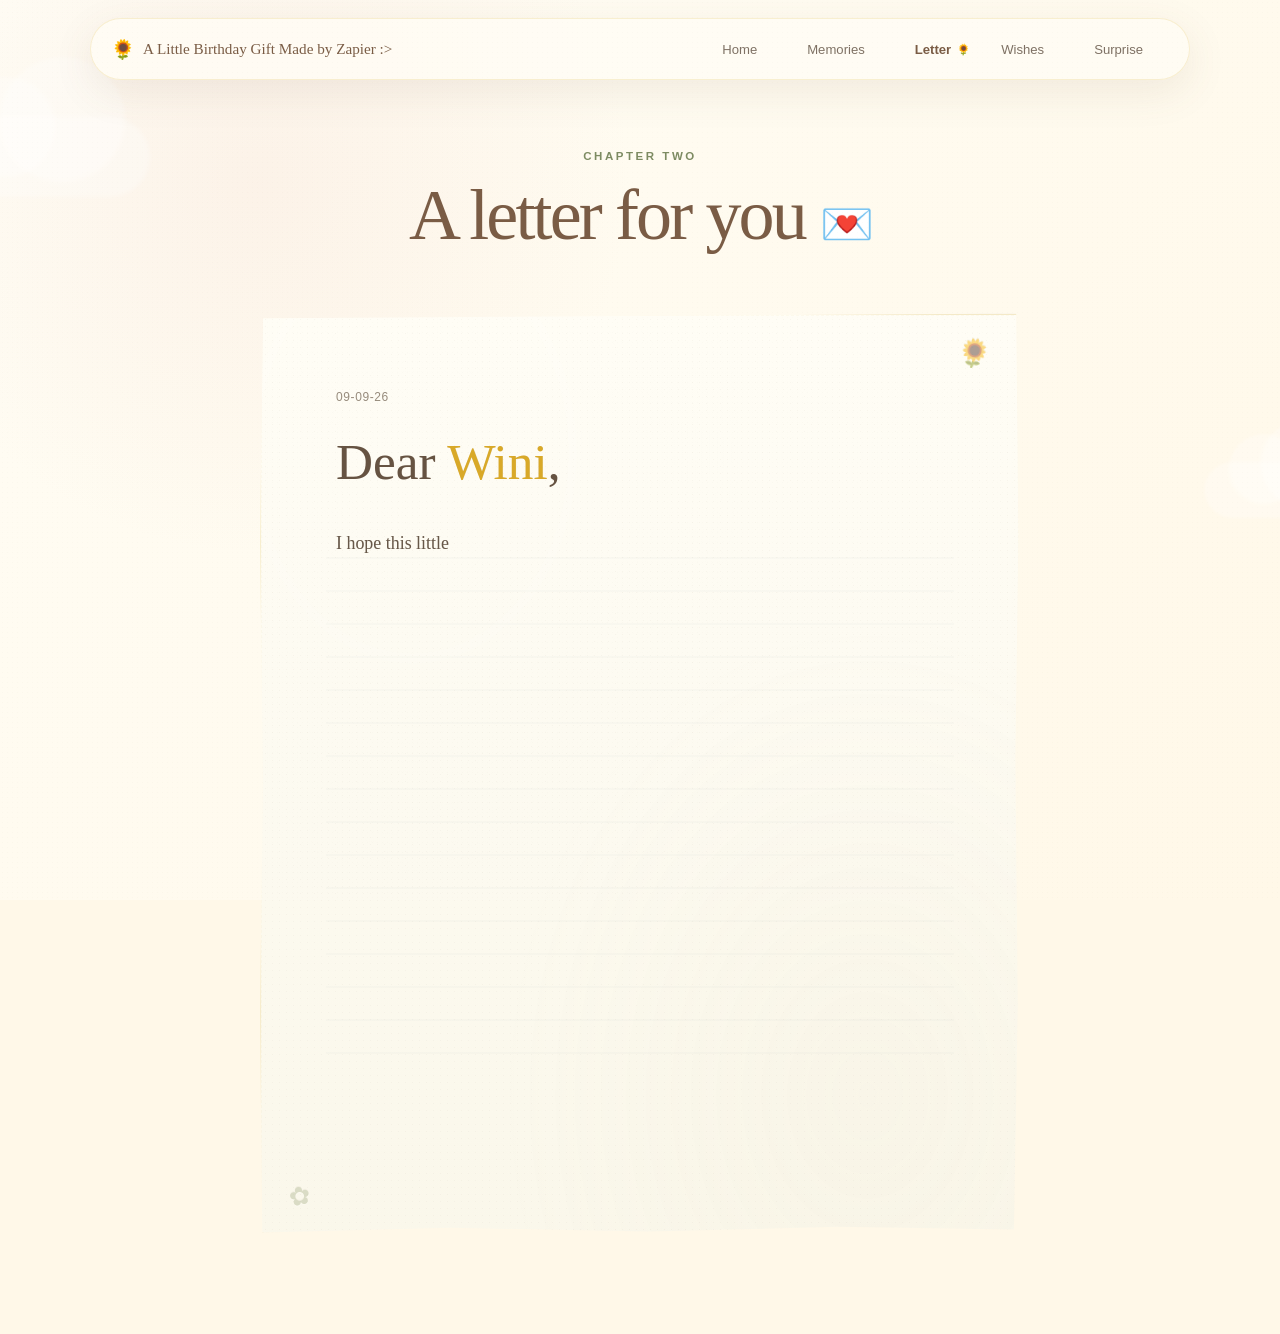
==== letter.html @ d10a8df9 "Add files via upload" ====
<!DOCTYPE html>
<html lang="en">
<head>
    <meta charset="UTF-8">
    <meta name="viewport" content="width=device-width, initial-scale=1.0">

    <meta
        name="description"
        content="A little birthday letter."
    >

    <title>A Letter For You 💌</title>

    <link rel="stylesheet" href="style.css">
</head>

<body data-page="letter">

    <div class="ambient-background letter-background" aria-hidden="true">
        <div class="cloud cloud-one"></div>
        <div class="cloud cloud-two"></div>
        <div class="ambient-particles" id="ambientParticles"></div>
    </div>


    <!-- NAVIGATION -->
    <header class="site-header">
        <nav class="navbar" aria-label="Main navigation">

            <a href="index.html" class="nav-brand">
                <span class="brand-flower">🌻</span>
                <span>A Little Birthday Gift Made by Zapier :></span>
            </a>

            <button
                class="menu-toggle"
                id="menuToggle"
                type="button"
                aria-label="Open navigation menu"
                aria-expanded="false"
            >
                <span></span>
                <span></span>
                <span></span>
            </button>

            <div class="nav-links" id="navLinks">

                <a href="index.html" class="nav-link">
                    Home
                    <span class="nav-indicator">🌻</span>
                </a>

                <a href="memories.html" class="nav-link">
                    Memories
                    <span class="nav-indicator">🌻</span>
                </a>

                <a href="letter.html" class="nav-link active">
                    Letter
                    <span class="nav-indicator">🌻</span>
                </a>

                <a href="wishes.html" class="nav-link">
                    Wishes
                    <span class="nav-indicator">🌻</span>
                </a>

                <a href="surprise.html" class="nav-link">
                    Surprise
                    <span class="nav-indicator">🌻</span>
                </a>

            </div>
        </nav>
    </header>


   
    <main id="pageContent">

        <section class="page-section letter-section">

            <div class="section-heading reveal">

                <p class="eyebrow">
                    Chapter two
                </p>

                <h1>
                    A letter for you
                    <span>💌</span>
                </h1>

            </div>


            <article class="letter-paper reveal">

                <div class="paper-flower flower-top">🌻</div>

                <div class="letter-date" id="letterDate">
                    A little note, on your special day
                </div>

                <h2 class="handwritten">
                    Dear <span class="name-placeholder">[NAME]</span>,
                </h2>


               <div class="letter-body">

    <p class="typewriter-paragraph">
        I hope this little corner of the internet reminds you
        of just how loved and appreciated you are.
    </p>

    <p class="typewriter-paragraph">
        Birthdays are funny little pauses in time. They give us
        a chance to look back at all the ordinary moments that
        somehow became extraordinary simply because they were
        shared with someone wonderful.
    </p>

    <p class="typewriter-paragraph">
        I hope this next chapter brings you quiet mornings,
        unexpected laughter, good conversations, beautiful
        places, and plenty of reasons to feel proud of how far
        you've come.
    </p>

    <p class="typewriter-paragraph">
        Most of all, I hope you remember that you don't have
        to have everything figured out. You are allowed to
        grow slowly, change your mind, take breaks, dream
        again, and become whoever you are meant to be.
    </p>

    <p class="typewriter-paragraph">
        Thank you for being exactly who you are. The world is
        a little warmer because you're in it.
    </p>

</div>

                <div class="letter-signature">

                    <p class="typewriter-paragraph">
                        With lots of love,
                    </p>

                    <strong class="typewriter-paragraph">
                        <span id="fromName">[YOUR NAME]</span> 🌻
                    </strong>

                </div>

                <div class="paper-flower flower-bottom">✿</div>

            </article>

        </section>

    </main>


    <script src="script.js"></script>
</body>
</html>
---- style.css ----
/* =========================================================
   BIRTHDAY STORYBOOK
   Global stylesheet
========================================================= */


/* =========================================================
   1. VARIABLES
========================================================= */

:root {

    --cream: #FFF8E8;
    --ivory: #FFFDF5;

    --yellow: #F8D96B;
    --sunflower: #F4C542;
    --gold: #D9A928;

    --sage: #A8B58A;
    --olive: #7D8B62;

    --brown: #7A5C45;
    --blush: #E9B7A8;

    --dark: #554536;

    --white: #FFFFFF;

    --shadow-soft:
        0 18px 50px rgba(122, 92, 69, 0.12);

    --shadow-card:
        0 12px 35px rgba(122, 92, 69, 0.13);

    --radius-large: 30px;
    --radius-medium: 20px;
    --radius-small: 14px;

    --serif:
        Georgia,
        "Times New Roman",
        serif;

    --sans:
        "Trebuchet MS",
        "Segoe UI",
        sans-serif;

    --script:
        "Brush Script MT",
        "Segoe Script",
        cursive;

    --transition:
        350ms cubic-bezier(.22, 1, .36, 1);

}


/* =========================================================
   2. RESET
========================================================= */

*,
*::before,
*::after {
    box-sizing: border-box;
}

html {
    scroll-behavior: smooth;
}

body {
    margin: 0;
    min-height: 100vh;

    color: var(--dark);

    font-family: var(--sans);
    background: var(--cream);

    overflow-x: hidden;

    position: relative;
}

body::before {
    content: "";

    position: fixed;
    inset: 0;

    pointer-events: none;
    z-index: 9999;

    opacity: 0.035;

    background-image:
        radial-gradient(
            rgba(122, 92, 69, 0.8) 0.7px,
            transparent 0.7px
        );

    background-size: 5px 5px;
}

button,
a {
    -webkit-tap-highlight-color: transparent;
}

button {
    font: inherit;
}

a {
    color: inherit;
    text-decoration: none;
}

img {
    display: block;
    max-width: 100%;
}


/* =========================================================
   3. ACCESSIBILITY
========================================================= */

:focus-visible {
    outline: 3px solid var(--gold);
    outline-offset: 4px;
}

.sr-only {
    position: absolute;
    width: 1px;
    height: 1px;
    padding: 0;
    margin: -1px;
    overflow: hidden;
    clip: rect(0, 0, 0, 0);
    white-space: nowrap;
    border: 0;
}


/* =========================================================
   4. AMBIENT BACKGROUND
========================================================= */

.ambient-background {
    position: fixed;
    inset: 0;

    z-index: -5;

    overflow: hidden;

    background:
        radial-gradient(
            circle at 50% 20%,
            rgba(248, 217, 107, 0.30),
            transparent 35%
        ),
        linear-gradient(
            135deg,
            #FFFDF5 0%,
            #FFF8E8 48%,
            #F8E5A2 100%
        );
}

.letter-background {
    background:
        radial-gradient(
            circle at 20% 20%,
            rgba(233, 183, 168, 0.14),
            transparent 30%
        ),
        linear-gradient(
            135deg,
            #FFFDF5,
            #FFF8E8
        );
}

.surprise-background {
    background:
        radial-gradient(
            circle at 50% 70%,
            rgba(244, 197, 66, 0.13),
            transparent 25%
        ),
        linear-gradient(
            180deg,
            #FFFDF5 0%,
            #F6E8B5 60%,
            #D9C88E 100%
        );
}

.cloud {
    position: absolute;

    width: 230px;
    height: 80px;

    border-radius: 100px;

    background: rgba(255, 255, 255, 0.28);

    filter: blur(2px);

    animation:
        cloudDrift 28s ease-in-out infinite alternate;
}

.cloud::before,
.cloud::after {
    content: "";

    position: absolute;

    background: inherit;

    border-radius: 50%;
}

.cloud::before {
    width: 100px;
    height: 100px;

    left: 35px;
    bottom: 20px;
}

.cloud::after {
    width: 125px;
    height: 125px;

    right: 25px;
    bottom: 15px;
}

.cloud-one {
    top: 13%;
    left: -80px;
}

.cloud-two {
    top: 50%;
    right: -120px;

    transform: scale(.7);

    animation-delay: -10s;
}

.cloud-three {
    bottom: 8%;
    left: 30%;

    transform: scale(.5);

    opacity: .45;

    animation-delay: -17s;
}

@keyframes cloudDrift {
    from {
        transform: translateX(-20px);
    }

    to {
        transform: translateX(70px);
    }
}


/* =========================================================
   5. PARTICLES
========================================================= */

.ambient-particles {
    position: absolute;
    inset: 0;

    pointer-events: none;
}

.ambient-particle {
    position: absolute;

    width: 5px;
    height: 5px;

    border-radius: 50%;

    background: var(--gold);

    opacity: 0;

    animation:
        particleFloat var(--duration) ease-in-out
        var(--delay) infinite;
}

@keyframes particleFloat {

    0% {
        opacity: 0;
        transform:
            translate3d(0, 30px, 0)
            scale(.6)
            rotate(0deg);
    }

    20% {
        opacity: var(--opacity);
    }

    80% {
        opacity: var(--opacity);
    }

    100% {
        opacity: 0;
        transform:
            translate3d(var(--x), -120px, 0)
            scale(1)
            rotate(180deg);
    }
}


/* =========================================================
   6. NAVIGATION
========================================================= */

.site-header {
    position: fixed;

    top: 18px;
    left: 0;
    right: 0;

    z-index: 1000;

    display: flex;
    justify-content: center;

    pointer-events: none;
}

.navbar {
    width: min(1100px, calc(100% - 30px));

    min-height: 62px;

    display: flex;
    align-items: center;
    justify-content: space-between;

    gap: 20px;

    padding: 10px 14px 10px 20px;

    background: rgba(255, 253, 245, 0.78);

    border:
        1px solid rgba(217, 169, 40, 0.18);

    box-shadow:
        0 12px 40px rgba(122, 92, 69, 0.10);

    backdrop-filter: blur(18px);
    -webkit-backdrop-filter: blur(18px);

    border-radius: 999px;

    pointer-events: auto;
}

.nav-brand {
    display: flex;
    align-items: center;
    gap: 8px;

    color: var(--brown);

    font-family: var(--serif);
    font-size: .95rem;

    white-space: nowrap;
}

.brand-flower {
    font-size: 1.2rem;

    animation:
        gentleBob 4s ease-in-out infinite;
}

.nav-links {
    display: flex;
    align-items: center;
    gap: 5px;
}

.nav-link {
    position: relative;

    display: flex;
    align-items: center;
    gap: 6px;

    padding: 9px 13px;

    color: rgba(85, 69, 54, .76);

    border-radius: 999px;

    font-size: .82rem;

    transition:
        color var(--transition),
        background var(--transition);
}

.nav-link:hover {
    color: var(--brown);
    background: rgba(248, 217, 107, .14);
}

.nav-link.active {
    color: var(--brown);
    font-weight: 700;
}

.nav-indicator {
    font-size: .65rem;

    opacity: 0;

    transform: scale(.5);

    transition:
        opacity var(--transition),
        transform var(--transition);
}

.nav-link.active .nav-indicator {
    opacity: 1;
    transform: scale(1);
}

.menu-toggle {
    display: none;

    border: 0;
    background: transparent;

    cursor: pointer;

    padding: 10px;
}

.menu-toggle span {
    display: block;

    width: 24px;
    height: 2px;

    margin: 5px;

    border-radius: 10px;

    background: var(--brown);

    transition: var(--transition);
}


/* =========================================================
   7. MUSIC BUTTON
========================================================= */

.music-button {
    position: fixed;

    right: 22px;
    bottom: 22px;

    z-index: 1100;

    width: 52px;
    height: 52px;

    border: 1px solid rgba(217, 169, 40, .25);

    border-radius: 50%;

    display: flex;
    align-items: center;
    justify-content: center;
    gap: 3px;

    cursor: pointer;

    color: var(--brown);

    background: rgba(255, 253, 245, .82);

    box-shadow:
        0 10px 30px rgba(122, 92, 69, .15);

    backdrop-filter: blur(12px);

    transition: var(--transition);
}

.music-button:hover {
    transform: translateY(-4px);
    box-shadow:
        0 15px 35px rgba(122, 92, 69, .20);
}

.music-icon {
    font-size: 1.2rem;
}

.music-waves {
    display: none;
    align-items: end;
    gap: 2px;
    height: 14px;
}

.music-waves i {
    width: 2px;
    height: 6px;

    border-radius: 3px;

    background: var(--gold);

    animation: musicWave .7s ease-in-out infinite alternate;
}

.music-waves i:nth-child(2) {
    height: 12px;
    animation-delay: -.25s;
}

.music-waves i:nth-child(3) {
    height: 8px;
    animation-delay: -.45s;
}

.music-button.playing .music-waves {
    display: flex;
}

@keyframes musicWave {
    to {
        transform: scaleY(.4);
    }
}


/* =========================================================
   8. GENERAL LAYOUT
========================================================= */

main {
    position: relative;
    z-index: 1;
}

.hero-section {
    min-height: 100svh;

    display: flex;
    align-items: center;
    justify-content: center;

    padding:
        120px 25px
        70px;

    position: relative;

    overflow: hidden;
}

.hero-content {
    width: min(850px, 100%);

    display: flex;
    flex-direction: column;
    align-items: center;

    text-align: center;
}

.eyebrow {
    margin: 0 0 16px;

    color: var(--olive);

    font-size: .72rem;

    font-weight: 700;

    letter-spacing: .22em;

    text-transform: uppercase;
}

.hero-title {
    max-width: 850px;

    margin: 0;

    color: var(--brown);

    font-family: var(--serif);

    font-size: clamp(
        3rem,
        8vw,
        6.5rem
    );

    line-height: .98;

    font-weight: 500;

    letter-spacing: -.04em;
}

.name-placeholder {
    color: var(--gold);
}

.title-flower {
    display: inline-block;

    font-size: .6em;

    animation:
        gentleBob 3.5s ease-in-out infinite;
}

.hero-subtitle {
    margin: 24px 0 10px;

    color: rgba(85, 69, 54, .72);

    font-family: var(--serif);

    font-style: italic;

    font-size: clamp(
        1rem,
        2vw,
        1.3rem
    );
}


/* =========================================================
   9. HERO ENTRANCE
========================================================= */

.hero-reveal {
    opacity: 0;

    transform:
        translateY(25px);

    animation:
        heroReveal 900ms cubic-bezier(.22, 1, .36, 1)
        forwards;
}

.delay-1 {
    animation-delay: 250ms;
}

.delay-2 {
    animation-delay: 500ms;
}

.delay-3 {
    animation-delay: 750ms;
}

.delay-4 {
    animation-delay: 1050ms;
}

.delay-5 {
    animation-delay: 1400ms;
}

@keyframes heroReveal {

    to {
        opacity: 1;
        transform: translateY(0);
    }

}


/* =========================================================
   10. BUTTONS
========================================================= */

.btn {
    display: inline-flex;
    align-items: center;
    justify-content: center;
    gap: 12px;

    min-height: 52px;

    padding:
        13px
        22px;

    border-radius: 999px;

    border:
        1px solid var(--gold);

    cursor: pointer;

    color: var(--brown);

    background: rgba(255, 253, 245, .88);

    font-weight: 700;

    box-shadow:
        0 12px 30px rgba(122, 92, 69, .12);

    transition:
        transform var(--transition),
        box-shadow var(--transition),
        background var(--transition);
}

.btn:hover {
    transform: translateY(-4px);

    background: var(--ivory);

    box-shadow:
        0 18px 38px rgba(122, 92, 69, .18),
        0 0 25px rgba(244, 197, 66, .15);
}

.btn:active {
    transform: translateY(-1px);
}

.btn-primary {
    margin-top: 28px;
}

.btn-arrow {
    font-size: 1.2rem;

    transition:
        transform var(--transition);
}

.btn:hover .btn-arrow {
    transform: translateX(5px);
}


/* =========================================================
   11. SUNFLOWER
========================================================= */

.sunflower-container {
    position: relative;

    width: min(280px, 65vw);

    margin-top: 20px;

    animation:
        sunflowerGrow 1100ms
        cubic-bezier(.22, 1, .36, 1)
        both;
}

.sunflower-svg {
    width: 100%;
    height: auto;

    overflow: visible;

    transform-origin: bottom center;

    animation:
        flowerBob 5s ease-in-out infinite;
}

.sunflower-petals ellipse {
    fill: var(--sunflower);

    transform-origin: 150px 120px;

    animation:
        petalBreath 4s ease-in-out infinite;
}

.sunflower-petals ellipse:nth-child(even) {
    fill: var(--yellow);
}

.sunflower-center {
    fill: #9B6D2D;

    animation:
        centerGlow 3s ease-in-out infinite;
}

.sunflower-center-inner {
    fill: #7A512A;
}

.sunflower-stem {
    transform-origin: 150px 380px;

    animation:
        stemSway 5s ease-in-out infinite;
}

.flower-glow {
    position: absolute;

    top: 20%;
    left: 50%;

    width: 140px;
    height: 140px;

    transform: translate(-50%, -50%);

    border-radius: 50%;

    background: rgba(244, 197, 66, .18);

    filter: blur(30px);

    z-index: -1;

    animation:
        glowPulse 3s ease-in-out infinite;
}

.flower-sparkles {
    position: absolute;
    inset: 0;

    pointer-events: none;
}

.flower-sparkles span {
    position: absolute;

    color: var(--gold);

    animation:
        sparkleFloat 3s ease-in-out infinite;
}

.flower-sparkles span:nth-child(1) {
    top: 20%;
    left: 15%;
}

.flower-sparkles span:nth-child(2) {
    top: 40%;
    right: 10%;
    animation-delay: -1s;
}

.flower-sparkles span:nth-child(3) {
    top: 8%;
    right: 30%;
    animation-delay: -2s;
}

.flower-sparkles span:nth-child(4) {
    top: 45%;
    left: 4%;
    animation-delay: -.5s;
}

@keyframes sunflowerGrow {

    from {
        opacity: 0;
        transform:
            translateY(80px)
            scale(.65);
    }

    to {
        opacity: 1;
        transform:
            translateY(0)
            scale(1);
    }
}

@keyframes flowerBob {

    0%,
    100% {
        transform:
            rotate(-1deg)
            translateY(0);
    }

    50% {
        transform:
            rotate(1deg)
            translateY(-8px);
    }
}

@keyframes stemSway {

    0%,
    100% {
        transform: rotate(-1deg);
    }

    50% {
        transform: rotate(1deg);
    }
}

@keyframes petalBreath {

    0%,
    100% {
        transform: scale(1) rotate(0);
    }

    50% {
        transform: scale(1.025) rotate(1deg);
    }
}

@keyframes centerGlow {

    0%,
    100% {
        filter: brightness(1);
    }

    50% {
        filter: brightness(1.15);
    }
}

@keyframes glowPulse {

    0%,
    100% {
        opacity: .5;
        transform: translate(-50%, -50%) scale(.9);
    }

    50% {
        opacity: .9;
        transform: translate(-50%, -50%) scale(1.1);
    }
}

@keyframes sparkleFloat {

    0%,
    100% {
        opacity: .25;
        transform: translateY(5px) scale(.8);
    }

    50% {
        opacity: 1;
        transform: translateY(-12px) scale(1);
    }
}

@keyframes gentleBob {

    0%,
    100% {
        transform: translateY(0);
    }

    50% {
        transform: translateY(-4px);
    }
}


/* =========================================================
   12. HERO DECORATIONS
========================================================= */

.hero-decoration {
    position: absolute;

    pointer-events: none;

    opacity: .55;

    color: var(--olive);

    animation:
        decorationFloat 6s ease-in-out infinite;
}

.decoration-one {
    top: 30%;
    left: 10%;

    color: var(--blush);

    font-size: 1.7rem;
}

.decoration-two {
    top: 25%;
    right: 13%;

    color: var(--gold);
}

.decoration-three {
    bottom: 20%;
    left: 17%;
}

.decoration-four {
    top: 18%;
    left: 25%;

    color: white;

    font-size: 2rem;
}

@keyframes decorationFloat {

    0%,
    100% {
        transform: translateY(0) rotate(-5deg);
    }

    50% {
        transform: translateY(-15px) rotate(5deg);
    }
}


/* =========================================================
   13. PAGE SECTIONS
========================================================= */

.page-section {
    width: min(1180px, calc(100% - 40px));

    margin: 0 auto;

    padding:
        150px
        0
        100px;
}

.section-heading {
    text-align: center;

    margin-bottom: 60px;
}

.section-heading h1 {
    margin: 0;

    color: var(--brown);

    font-family: var(--serif);

    font-weight: 500;

    font-size: clamp(
        2.4rem,
        6vw,
        4.5rem
    );

    line-height: 1.05;

    letter-spacing: -.04em;
}

.section-heading h1 span {
    font-size: .6em;
}

.section-heading > p:last-child {
    margin-top: 18px;

    color: rgba(85, 69, 54, .65);

    font-family: var(--serif);

    font-style: italic;
}


/* =========================================================
   14. SCROLL REVEALS
========================================================= */

.reveal {
    opacity: 0;

    transform: translateY(30px);

    transition:
        opacity 800ms cubic-bezier(.22, 1, .36, 1),
        transform 800ms cubic-bezier(.22, 1, .36, 1);
}

.reveal.visible {
    opacity: 1;

    transform: translateY(0);
}


/* =========================================================
   15. MEMORY GRID
========================================================= */

.memory-grid {
    display: grid;

    grid-template-columns:
        repeat(
            3,
            minmax(0, 1fr)
        );

    gap: 25px;

    align-items: start;
}

.memory-card {
    position: relative;

    overflow: hidden;

    border-radius: var(--radius-medium);

    background:
        rgba(255, 253, 245, .85);

    border:
        1px solid rgba(217, 169, 40, .14);

    box-shadow: var(--shadow-card);

    cursor: pointer;

    opacity: 0;

    transform:
        translateY(35px)
        rotate(1deg);

    transition:
        opacity 800ms ease,
        transform 800ms cubic-bezier(.22, 1, .36, 1),
        box-shadow var(--transition);
}

.memory-card.visible {
    opacity: 1;

    transform:
        translateY(0)
        rotate(0);
}

.memory-card:hover {
    transform:
        translateY(-8px)
        rotate(0);

    box-shadow:
        0 25px 55px rgba(122, 92, 69, .17);
}

.memory-card:nth-child(3n + 2) {
    transform:
        translateY(40px)
        rotate(-1deg);
}

.memory-card:nth-child(3n + 2).visible {
    transform:
        translateY(0)
        rotate(0);
}

.memory-image {
    aspect-ratio: 4 / 3;

    overflow: hidden;

    background:
        linear-gradient(
            135deg,
            #F8D96B,
            #E9B7A8
        );
}

.memory-image img {
    width: 100%;
    height: 100%;

    object-fit: cover;

    transition:
        transform 900ms cubic-bezier(.22, 1, .36, 1);
}

.memory-card:hover .memory-image img {
    transform: scale(1.045);
}

.memory-info {
    padding: 20px 21px 24px;
}

.memory-date {
    color: var(--olive);

    font-size: .7rem;

    font-weight: 700;

    text-transform: uppercase;

    letter-spacing: .14em;
}

.memory-info h2 {
    margin: 8px 0;

    color: var(--brown);

    font-family: var(--serif);

    font-size: 1.35rem;

    font-weight: 500;
}

.memory-info p {
    margin: 0;

    color: rgba(85, 69, 54, .68);

    font-size: .9rem;

    line-height: 1.7;
}

.memory-flower {
    position: absolute;

    top: 12px;
    right: 12px;

    opacity: 0;

    transform:
        scale(.5)
        rotate(-30deg);

    transition:
        opacity var(--transition),
        transform var(--transition);
}

.memory-card:hover .memory-flower {
    opacity: 1;

    transform:
        scale(1)
        rotate(0);
}


/* =========================================================
   16. MODAL
========================================================= */

.modal {
    position: fixed;

    inset: 0;

    z-index: 2000;

    display: flex;
    align-items: center;
    justify-content: center;

    padding: 25px;

    opacity: 0;

    pointer-events: none;

    transition:
        opacity 350ms ease;
}

.modal.open {
    opacity: 1;

    pointer-events: auto;
}

.modal-backdrop {
    position: absolute;

    inset: 0;

    background:
        rgba(50, 39, 30, .35);

    backdrop-filter: blur(8px);
}

.modal-card {
    position: relative;

    width: min(800px, 100%);

    max-height: 90vh;

    overflow: auto;

    border-radius: 28px;

    background: var(--ivory);

    box-shadow:
        0 35px 100px rgba(50, 39, 30, .25);

    transform:
        translateY(30px)
        scale(.96);

    transition:
        transform 450ms cubic-bezier(.22, 1, .36, 1);
}

.modal.open .modal-card {
    transform:
        translateY(0)
        scale(1);
}

.modal-close {
    position: absolute;

    top: 15px;
    right: 15px;

    z-index: 2;

    width: 42px;
    height: 42px;

    border: 0;

    border-radius: 50%;

    cursor: pointer;

    background:
        rgba(255, 253, 245, .9);

    color: var(--brown);

    font-size: 1.5rem;

    box-shadow:
        0 6px 20px rgba(122, 92, 69, .12);
}

.modal-image-wrap {
    aspect-ratio: 16 / 9;

    background:
        linear-gradient(
            135deg,
            #F8D96B,
            #E9B7A8
        );
}

.modal-image-wrap img {
    width: 100%;
    height: 100%;

    object-fit: cover;
}

.modal-content {
    padding: 32px;
}

.modal-date {
    margin: 0 0 8px;

    color: var(--olive);

    font-size: .7rem;

    font-weight: 700;

    letter-spacing: .15em;

    text-transform: uppercase;
}

.modal-content h2 {
    margin: 0 0 14px;

    color: var(--brown);

    font-family: var(--serif);

    font-size: clamp(1.8rem, 4vw, 2.6rem);

    font-weight: 500;
}

.modal-content > p:last-child {
    margin: 0;

    color: rgba(85, 69, 54, .75);

    line-height: 1.9;
}


/* =========================================================
   17. LETTER
========================================================= */

.letter-section {
    max-width: 900px;
}

.letter-paper {
    position: relative;

    width: min(760px, 100%);

    margin: 0 auto;

    padding:
        clamp(35px, 7vw, 75px);

    background:
        linear-gradient(
            135deg,
            rgba(255, 253, 245, .96),
            rgba(255, 248, 232, .94)
        );

    border:
        1px solid rgba(217, 169, 40, .18);

    border-radius: 8px;

    box-shadow:
        0 30px 80px rgba(122, 92, 69, .15);

    transform: rotate(-.4deg);
}

.letter-paper::before {
    content: "";

    position: absolute;

    inset: 14px;

    border:
        1px dashed rgba(217, 169, 40, .20);

    pointer-events: none;
}

.paper-flower {
    position: absolute;

    color: var(--gold);

    opacity: .8;
}

.flower-top {
    top: 22px;
    right: 28px;
}

.flower-bottom {
    bottom: 22px;
    left: 28px;

    color: var(--sage);

    font-size: 1.4rem;
}

.letter-date {
    color: var(--olive);

    font-size: .75rem;

    text-transform: uppercase;

    letter-spacing: .13em;
}

.handwritten {
    margin:
        28px
        0
        35px;

    color: var(--brown);

    font-family: var(--script);

    font-size: clamp(
        2rem,
        5vw,
        3.2rem
    );

    font-weight: 400;
}

.letter-body {
    color: rgba(85, 69, 54, .82);

    font-family: var(--serif);

    font-size: clamp(
        1rem,
        2vw,
        1.12rem
    );

    line-height: 2;
}

.letter-body p {
    margin:
        0
        0
        1.5em;
}

/* =========================================
   LETTER TYPEWRITER - FINAL
   ========================================= */

.typewriter-paragraph {
    visibility: hidden;
    opacity: 0;
}

/* Currently typing */
.typewriter-paragraph.typing {
    visibility: visible !important;
    opacity: 1 !important;
}

/* Finished typing - STAYS VISIBLE */
.typewriter-paragraph.typed {
    visibility: visible !important;
    opacity: 1 !important;
}

.letter-signature {
    margin-top: 45px;

    color: var(--brown);

    font-family: var(--script);

    font-size: 1.5rem;
}

.letter-signature p {
    margin: 0 0 5px;
}

.letter-signature strong {
    font-weight: 400;
}


/* =========================================================
   18. WISHES
========================================================= */

/* =========================================================
   BIRTHDAY WISH
   ========================================================= */

.birthday-wish {

    position: relative;

    width: min(
        760px,
        100%
    );

    margin:
        90px
        auto
        0;

    padding:
        55px
        clamp(22px, 5vw, 60px);

    text-align: center;

    background:
        rgba(255, 253, 245, .78);

    border:
        1px solid
        rgba(217, 169, 40, .22);

    border-radius: 32px;

    box-shadow:
        0 25px 80px
        rgba(122, 92, 69, .10);

    backdrop-filter:
        blur(18px);

    -webkit-backdrop-filter:
        blur(18px);

    overflow: hidden;
}


/* Decorative corner */

.birthday-wish::before {

    content: "";

    position: absolute;

    width: 180px;
    height: 180px;

    top: -90px;
    right: -90px;

    border-radius: 50%;

    background:
        rgba(244, 193, 61, .13);

    pointer-events: none;
}


.birthday-wish::after {

    content: "";

    position: absolute;

    width: 140px;
    height: 140px;

    bottom: -70px;
    left: -70px;

    border-radius: 50%;

    background:
        rgba(137, 156, 122, .10);

    pointer-events: none;
}


/* Small decoration */

.birthday-wish-decoration {

    margin-bottom: 10px;

    font-size: 1.4rem;

    color:
        var(--gold);

    animation:
        gentleBob
        3s
        ease-in-out
        infinite;
}


/* Heading */

.birthday-wish h2 {

    margin:
        8px
        0
        12px;

    font-family:
        var(--serif);

    font-size:
        clamp(
            2rem,
            5vw,
            3rem
        );

    color:
        var(--brown);
}


.birthday-wish-description {

    max-width: 560px;

    margin:
        0
        auto
        28px;

    color:
        var(--muted);

    line-height: 1.8;
}


.birthday-wish-question {

    margin-bottom: 18px;

    font-family:
        var(--serif);

    font-style: italic;

    font-size: 1.15rem;

    color:
        var(--brown);
}


/* =========================================================
   INPUT
   ========================================================= */

.wish-input-wrapper {

    position: relative;

    max-width: 600px;

    margin:
        0
        auto;
}


.birthday-wish-input {

    width: 100%;

    min-height: 150px;

    resize: vertical;

    padding: 20px 22px;

    border:
        1px solid
        rgba(122, 92, 69, .15);

    border-radius: 20px;

    background:
        rgba(255, 255, 255, .65);

    color:
        var(--brown);

    font-family:
        var(--sans);

    font-size: 1rem;

    line-height: 1.7;

    outline: none;

    transition:
        border-color .25s ease,
        box-shadow .25s ease,
        background .25s ease;
}


.birthday-wish-input::placeholder {

    color:
        rgba(122, 92, 69, .45);
}


.birthday-wish-input:focus {

    border-color:
        rgba(217, 169, 40, .55);

    background:
        rgba(255, 255, 255, .85);

    box-shadow:
        0 0 0 4px
        rgba(217, 169, 40, .09);
}


/* =========================================================
   INPUT FOOTER
   ========================================================= */

.wish-input-footer {

    display: flex;

    justify-content: space-between;

    gap: 15px;

    margin-top: 9px;

    padding:
        0
        5px;

    color:
        var(--muted);

    font-size: .75rem;
}


/* =========================================================
   SEND BUTTON
   ========================================================= */

.birthday-wish-button {

    margin-top: 25px;

    min-width: 190px;
}


.birthday-wish-button:disabled {

    opacity: .65;

    cursor: not-allowed;

    transform: none !important;
}


/* =========================================================
   SUCCESS
   ========================================================= */

.birthday-wish-success {

    display: none;

    margin-top: 30px;

    padding:
        25px;

    border-radius: 22px;

    background:
        rgba(244, 193, 61, .10);

    border:
        1px solid
        rgba(217, 169, 40, .18);

    animation:
        wishSuccess
        .7s
        cubic-bezier(.22, 1, .36, 1)
        both;
}


.birthday-wish-success.visible {

    display: block;
}


.success-sparkle {

    font-size: 2rem;

    margin-bottom: 10px;

    animation:
        gentleBob
        2.5s
        ease-in-out
        infinite;
}


.birthday-wish-success h3 {

    margin:
        0
        0
        8px;

    font-family:
        var(--serif);

    font-size: 1.5rem;

    color:
        var(--brown);
}


.birthday-wish-success p {

    margin:
        0
        8px;

    color:
        var(--muted);

    line-height: 1.7;
}


.birthday-wish-success strong {

    display: block;

    margin-top: 15px;

    color:
        var(--brown);
}


@keyframes wishSuccess {

    from {

        opacity: 0;

        transform:
            translateY(15px)
            scale(.97);
    }

    to {

        opacity: 1;

        transform:
            translateY(0)
            scale(1);
    }
}


/* =========================================================
   ERROR
   ========================================================= */

.birthday-wish-error {

    min-height: 22px;

    margin:
        12px
        0
        0;

    color:
        #a85b4c;

    font-size: .85rem;
}


/* =========================================================
   MOBILE
   ========================================================= */

@media (max-width: 600px) {

    .birthday-wish {

        margin-top: 65px;

        padding:
            40px
            18px;

        border-radius: 26px;
    }

    .birthday-wish-description {

        line-height: 1.7;
    }

    .birthday-wish-input {

        min-height: 135px;

        padding:
            16px;

        font-size: .95rem;
    }

    .wish-input-footer {

        flex-direction: column;

        align-items: flex-start;

        gap: 4px;
    }

    .birthday-wish-button {

        width: 100%;
    }
}

.wish-grid {
    display: grid;

    grid-template-columns:
        repeat(
            2,
            minmax(0, 1fr)
        );

    gap: 25px;
}

.wish-card {
    position: relative;

    padding: 32px;

    min-height: 210px;

    border-radius: var(--radius-medium);

    border:
        1px solid rgba(217, 169, 40, .15);

    background:
        rgba(255, 253, 245, .76);

    box-shadow:
        var(--shadow-card);

    overflow: hidden;

    opacity: 0;

    transform:
        translateY(35px);
}

.wish-card.visible {
    opacity: 1;

    transform:
        translateY(0);

    transition:
        opacity 800ms ease,
        transform 800ms cubic-bezier(.22, 1, .36, 1);
}

.wish-card::after {
    content: "✦";

    position: absolute;

    right: 22px;
    bottom: 12px;

    color: var(--gold);

    opacity: .25;

    font-size: 3rem;
}

.wish-icon {
    display: inline-flex;

    width: 50px;
    height: 50px;

    align-items: center;
    justify-content: center;

    margin-bottom: 20px;

    border-radius: 50%;

    background:
        rgba(248, 217, 107, .2);

    font-size: 1.4rem;
}

.wish-card h2 {
    margin: 0 0 10px;

    color: var(--brown);

    font-family: var(--serif);

    font-size: 1.5rem;

    font-weight: 500;
}

.wish-card p {
    margin: 0;

    max-width: 520px;

    color: rgba(85, 69, 54, .7);

    line-height: 1.8;
}

.wish-action {
    display: flex;

    flex-direction: column;

    align-items: center;

    margin-top: 50px;

    text-align: center;
}

.wish-hint {
    margin-top: 14px;

    color: rgba(85, 69, 54, .5);

    font-family: var(--serif);

    font-size: .9rem;

    font-style: italic;
}

.wish-button-pulse {
    animation:
        wishPulse 500ms ease;
}

@keyframes wishPulse {

    50% {
        transform: scale(1.06);
    }

}


/* =========================================================
   19. SURPRISE PAGE
========================================================= */

.surprise-page {
    min-height: 100svh;

    position: relative;

    display: flex;
    align-items: center;
    justify-content: center;

    padding: 120px 25px 70px;

    overflow: hidden;
}

.surprise-intro {
    text-align: center;

    transition:
        opacity 700ms ease,
        transform 900ms cubic-bezier(.22, 1, .36, 1);
}

.surprise-intro.hidden {
    opacity: 0;

    transform:
        translateY(-30px)
        scale(.95);

    pointer-events: none;
}

.surprise-intro h1 {
    margin: 0;

    color: var(--brown);

    font-family: var(--serif);

    font-size: clamp(
        3.5rem,
        10vw,
        7rem
    );

    font-weight: 400;

    letter-spacing: -.05em;
}

.surprise-small-text {
    margin: 10px 0;

    color: rgba(85, 69, 54, .65);

    font-family: var(--serif);

    font-size: 1.3rem;

    font-style: italic;
}

.surprise-reveal {
    position: absolute;

    inset: 0;

    display: flex;

    align-items: center;
    justify-content: center;

    opacity: 0;

    pointer-events: none;

    transition:
        opacity 1200ms ease;
}

.surprise-reveal.active {
    opacity: 1;

    pointer-events: auto;
}

.surprise-reveal::before {
    content: "";

    position: absolute;

    inset: 0;

    background:
        radial-gradient(
            circle at center,
            rgba(244, 197, 66, .18),
            transparent 55%
        );

    opacity: 0;

    transition:
        opacity 2s ease;
}

.surprise-reveal.active::before {
    opacity: 1;
}

.surprise-glow {
    position: absolute;

    width: 250px;
    height: 250px;

    border-radius: 50%;

    background:
        rgba(244, 197, 66, .25);

    filter: blur(60px);

    opacity: 0;

    animation:
        surpriseGlow 3s ease-in-out infinite;
}

.surprise-reveal.active .surprise-glow {
    opacity: 1;
}

@keyframes surpriseGlow {

    0%,
    100% {
        transform: scale(.8);
        opacity: .5;
    }

    50% {
        transform: scale(1.2);
        opacity: .9;
    }
}

.confetti {
    position: fixed;
    z-index: 9999;
    pointer-events: none;

    border-radius: 2px;

    transform: translate(-50%, -50%);

    animation:
        confettiBurst
        var(--duration, 2.5s)
        cubic-bezier(.15, .75, .35, 1)
        forwards;
}


/* Surprise sunflower */

.surprise-flower {
    position: absolute;

    width: 260px;
    height: 360px;

    left: 50%;
    top: 50%;

    transform:
        translate(-50%, -55%)
        scale(.65);

    opacity: 0;

    transition:
        transform 1500ms cubic-bezier(.22, 1, .36, 1),
        opacity 900ms ease;
}

.surprise-reveal.active .surprise-flower {
    transform:
        translate(-50%, -55%)
        scale(1);

    opacity: 1;
}

.surprise-petals {
    position: absolute;

    width: 220px;
    height: 220px;

    left: 50%;
    top: 25px;

    transform:
        translateX(-50%);
}

.surprise-petals span {
    position: absolute;

    left: 50%;
    top: 50%;

    width: 34px;
    height: 100px;

    margin:
        -50px
        0
        0
        -17px;

    border-radius:
        50% 50% 45% 45%;

    background:
        linear-gradient(
            180deg,
            #F8D96B,
            #F4C542
        );

    transform:
        rotate(calc(var(--i) * 30deg))
        translateY(-55px)
        scale(0);

    transform-origin: center center;

    opacity: 0;
}

.surprise-petals span:nth-child(1) {
    --i: 0;
}

.surprise-petals span:nth-child(2) {
    --i: 1;
}

.surprise-petals span:nth-child(3) {
    --i: 2;
}

.surprise-petals span:nth-child(4) {
    --i: 3;
}

.surprise-petals span:nth-child(5) {
    --i: 4;
}

.surprise-petals span:nth-child(6) {
    --i: 5;
}

.surprise-petals span:nth-child(7) {
    --i: 6;
}

.surprise-petals span:nth-child(8) {
    --i: 7;
}

.surprise-petals span:nth-child(9) {
    --i: 8;
}

.surprise-petals span:nth-child(10) {
    --i: 9;
}

.surprise-petals span:nth-child(11) {
    --i: 10;
}

.surprise-petals span:nth-child(12) {
    --i: 11;
}

.surprise-reveal.active .surprise-petals span {
    animation:
        petalBloom 1000ms cubic-bezier(.22, 1, .36, 1)
        forwards;
}

.surprise-reveal.active .surprise-petals span:nth-child(1) {
    animation-delay: 100ms;
}

.surprise-reveal.active .surprise-petals span:nth-child(2) {
    animation-delay: 170ms;
}

.surprise-reveal.active .surprise-petals span:nth-child(3) {
    animation-delay: 240ms;
}

.surprise-reveal.active .surprise-petals span:nth-child(4) {
    animation-delay: 310ms;
}

.surprise-reveal.active .surprise-petals span:nth-child(5) {
    animation-delay: 380ms;
}

.surprise-reveal.active .surprise-petals span:nth-child(6) {
    animation-delay: 450ms;
}

.surprise-reveal.active .surprise-petals span:nth-child(7) {
    animation-delay: 520ms;
}

.surprise-reveal.active .surprise-petals span:nth-child(8) {
    animation-delay: 590ms;
}

.surprise-reveal.active .surprise-petals span:nth-child(9) {
    animation-delay: 660ms;
}

.surprise-reveal.active .surprise-petals span:nth-child(10) {
    animation-delay: 730ms;
}

.surprise-reveal.active .surprise-petals span:nth-child(11) {
    animation-delay: 800ms;
}

.surprise-reveal.active .surprise-petals span:nth-child(12) {
    animation-delay: 870ms;
}

@keyframes petalBloom {

    from {
        opacity: 0;

        transform:
            rotate(calc(var(--i) * 30deg))
            translateY(-15px)
            scale(.1);
    }

    to {
        opacity: 1;

        transform:
            rotate(calc(var(--i) * 30deg))
            translateY(-55px)
            scale(1);
    }

}

.surprise-flower-center {
    position: absolute;

    top: 91px;
    left: 50%;

    width: 82px;
    height: 82px;

    transform:
        translateX(-50%)
        scale(0);

    border-radius: 50%;

    background:
        radial-gradient(
            circle,
            #6E4728 0 30%,
            #87592B 31% 60%,
            #A87335 61%
        );

    z-index: 2;
}

.surprise-reveal.active .surprise-flower-center {
    animation:
        centerBloom 700ms ease
        1000ms forwards;
}

@keyframes centerBloom {

    to {
        transform:
            translateX(-50%)
            scale(1);
    }

}

.surprise-flower-stem {
    position: absolute;

    top: 160px;
    left: 50%;

    width: 14px;
    height: 190px;

    transform:
        translateX(-50%)
        scaleY(0);

    transform-origin: top;

    border-radius: 10px;

    background:
        linear-gradient(
            90deg,
            #6E7E55,
            #A8B58A
        );
}

.surprise-reveal.active .surprise-flower-stem {
    animation:
        stemGrow 1000ms ease
        1000ms forwards;
}

@keyframes stemGrow {

    to {
        transform:
            translateX(-50%)
            scaleY(1);
    }

}


/* Surprise message */

.surprise-message {
    position: absolute;

    top: 50%;
    left: 50%;

    width: min(700px, calc(100% - 40px));

    text-align: center;

    transform:
        translate(-50%, 60px);

    opacity: 0;

    z-index: 10;
}

.surprise-reveal.active .surprise-message {
    animation:
        messageReveal 1200ms
        1800ms
        cubic-bezier(.22, 1, .36, 1)
        forwards;
}

@keyframes messageReveal {

    to {
        opacity: 1;

        transform:
            translate(-50%, 210px);
    }
}

.surprise-message h2 {
    margin: 0;

    color: var(--brown);

    font-family: var(--serif);

    font-size: clamp(
        2.4rem,
        7vw,
        5rem
    );

    font-weight: 500;

    line-height: 1;
}

.surprise-message > p:not(.eyebrow) {
    margin:
        22px auto;

    max-width: 580px;

    color: rgba(85, 69, 54, .72);

    font-family: var(--serif);

    font-size: clamp(
        1rem,
        2vw,
        1.2rem
    );

    line-height: 1.8;
}

.surprise-message strong {
    color: var(--olive);

    font-family: var(--script);

    font-size: 2rem;

    font-weight: 400;
}


/* Surprise stars */

.surprise-stars {
    position: absolute;

    inset: 0;

    pointer-events: none;
}

.surprise-star {
    position: absolute;

    color: var(--gold);

    opacity: 0;

    animation:
        starAppear 1000ms ease
        forwards;
}

@keyframes starAppear {

    from {
        opacity: 0;
        transform: scale(.2) rotate(-30deg);
    }

    to {
        opacity: .8;
        transform: scale(1) rotate(0);
    }
}


/* =========================================================
   20. PAGE TRANSITION
========================================================= */

body.page-leaving::after {
    content: "";

    position: fixed;

    inset: 0;

    z-index: 99999;

    background: var(--cream);

    animation:
        pageLeave 450ms ease forwards;
}

@keyframes pageLeave {

    from {
        opacity: 0;
    }

    to {
        opacity: 1;
    }

}


/* =========================================================
   21. RESPONSIVE
========================================================= */

@media (max-width: 850px) {

    .navbar {
        border-radius: 22px;

        padding: 10px 14px;
    }

    .nav-brand {
        font-size: .85rem;
    }

    .menu-toggle {
        display: block;
    }

    .nav-links {
        position: absolute;

        top: calc(100% + 10px);
        left: 0;
        right: 0;

        display: flex;

        flex-direction: column;

        align-items: stretch;

        padding: 10px;

        border-radius: 20px;

        background:
            rgba(255, 253, 245, .95);

        box-shadow:
            0 20px 50px rgba(122, 92, 69, .16);

        backdrop-filter: blur(18px);

        opacity: 0;

        transform:
            translateY(-10px)
            scale(.98);

        pointer-events: none;

        transition:
            opacity var(--transition),
            transform var(--transition);
    }

    .nav-links.open {
        opacity: 1;

        transform:
            translateY(0)
            scale(1);

        pointer-events: auto;
    }

    .nav-link {
        justify-content: space-between;

        padding: 13px 15px;
    }

    .menu-toggle[aria-expanded="true"] span:nth-child(1) {
        transform:
            translateY(7px)
            rotate(45deg);
    }

    .menu-toggle[aria-expanded="true"] span:nth-child(2) {
        opacity: 0;
    }

    .menu-toggle[aria-expanded="true"] span:nth-child(3) {
        transform:
            translateY(-7px)
            rotate(-45deg);
    }

    .memory-grid {
        grid-template-columns:
            repeat(
                2,
                minmax(0, 1fr)
            );
    }

    .wish-grid {
        grid-template-columns: 1fr;
    }

}


@media (max-width: 600px) {

    .site-header {
        top: 10px;
    }

    .navbar {
        width:
            calc(100% - 20px);
    }

    .hero-section {
        padding:
            110px
            18px
            60px;
    }

    .hero-title {
        font-size:
            clamp(
                2.7rem,
                14vw,
                4rem
            );
    }

    .hero-subtitle {
        margin-top: 18px;
    }

    .sunflower-container {
        width: min(230px, 70vw);
    }

    .hero-decoration {
        display: none;
    }

    .page-section {
        width:
            calc(100% - 30px);

        padding:
            125px
            0
            70px;
    }

    .section-heading {
        margin-bottom: 40px;
    }

    .section-heading h1 {
        font-size:
            clamp(
                2.3rem,
                11vw,
                3.3rem
            );
    }

    .memory-grid {
        grid-template-columns: 1fr;
    }

    .memory-card:nth-child(3n + 2) {
        transform:
            translateY(35px)
            rotate(0);
    }

    .memory-card:nth-child(3n + 2).visible {
        transform:
            translateY(0)
            rotate(0);
    }

    .modal {
        padding: 12px;
    }

    .modal-card {
        max-height: 94vh;
        border-radius: 22px;
    }

    .modal-content {
        padding: 25px;
    }

    .letter-paper {
        padding:
            35px
            25px;
    }

    .letter-paper::before {
        inset: 9px;
    }

    .handwritten {
        margin-top: 25px;
    }

    .letter-body {
        font-size: 1rem;

        line-height: 1.85;
    }

    .wish-card {
        padding: 26px;
    }

    .music-button {
        width: 48px;
        height: 48px;

        right: 15px;
        bottom: 15px;
    }

    .surprise-page {
        padding:
            110px
            15px
            40px;
    }

    .surprise-flower {
        transform:
            translate(-50%, -55%)
            scale(.55);
    }

    .surprise-reveal.active .surprise-flower {
        transform:
            translate(-50%, -55%)
            scale(.55);
    }

    .surprise-message {
        width:
            calc(100% - 30px);
    }

    @keyframes messageReveal {

        to {
            opacity: 1;

            transform:
                translate(-50%, 180px);
        }

    }

    .surprise-message h2 {
        font-size:
            clamp(
                2.2rem,
                10vw,
                3.2rem
            );
    }

    .surprise-message strong {
        font-size: 1.7rem;
    }

}


/* =========================================================
   22. REDUCED MOTION
========================================================= */

@media (prefers-reduced-motion: reduce) {

    *,
    *::before,
    *::after {
        animation-duration: 0.01ms !important;
        animation-iteration-count: 1 !important;
        scroll-behavior: auto !important;
        transition-duration: 0.01ms !important;
    }

}

/* =========================================================
   CINEMATIC PAGE TRANSITIONS
   Android-friendly: uses opacity + transform only
   ========================================================= */

/*
   The transition layer is created by JavaScript.
   It covers the entire screen before the next page loads.
*/

.page-transition {
    position: fixed;
    inset: 0;

    z-index: 99999;

    display: flex;
    align-items: center;
    justify-content: center;

    background:
        radial-gradient(
            circle at center,
            rgba(255, 221, 105, 0.95) 0%,
            rgba(248, 239, 207, 0.98) 38%,
            rgba(255, 250, 235, 1) 100%
        );

    pointer-events: none;

    opacity: 0;

    transform: scale(1.08);

    /*
       Only animate opacity and transform.
       These are GPU-friendly and perform well
       on mobile devices.
    */
    transition:
        opacity 420ms ease,
        transform 520ms cubic-bezier(.22, 1, .36, 1);
}


/* =========================================================
   SUNFLOWER GLOW
   ========================================================= */

.page-transition::before {
    content: "🌻";

    position: absolute;

    left: 50%;
    top: 50%;

    transform:
        translate(-50%, -50%)
        scale(.35);

    font-size: clamp(4rem, 16vw, 8rem);

    opacity: 0;

    filter:
        drop-shadow(
            0 0 20px
            rgba(244, 183, 54, .35)
        );

    transition:
        opacity 300ms ease,
        transform 600ms cubic-bezier(.16, 1, .3, 1);
}


/* =========================================================
   SMALL TEXT
   ========================================================= */

.page-transition::after {
    content: "A little moment...";

    position: absolute;

    left: 50%;
    top: calc(50% + 100px);

    transform:
        translate(-50%, 10px);

    color: #6f604e;

    font-family:
        Georgia,
        "Times New Roman",
        serif;

    font-size: clamp(
        .8rem,
        3vw,
        1rem
    );

    font-style: italic;

    letter-spacing: .08em;

    opacity: 0;

    transition:
        opacity 350ms ease 100ms,
        transform 450ms ease 100ms;
}


/* =========================================================
   ENTERING PAGE
   ========================================================= */

.page-transition.active {
    opacity: 1;

    transform: scale(1);
}


/* Sunflower appears */

.page-transition.active::before {
    opacity: 1;

    transform:
        translate(-50%, -50%)
        scale(1);
}


/* Text appears */

.page-transition.active::after {
    opacity: 1;

    transform:
        translate(-50%, 0);
}


/* =========================================================
   PAGE ENTER ANIMATION
   ========================================================= */

/*
   Your page starts slightly lower and transparent,
   then smoothly settles into place.
*/

body.page-entering #pageContent {
    animation:
        pageContentEnter
        700ms
        cubic-bezier(.22, 1, .36, 1)
        both;
}


@keyframes pageContentEnter {

    from {
        opacity: 0;

        transform:
            translateY(18px);
    }

    to {
        opacity: 1;

        transform:
            translateY(0);
    }
}


/* =========================================================
   HEADER ENTER
   ========================================================= */

body.page-entering .site-header {
    animation:
        headerEnter
        600ms
        cubic-bezier(.22, 1, .36, 1)
        100ms
        both;
}


@keyframes headerEnter {

    from {
        opacity: 0;

        transform:
            translateY(-15px);
    }

    to {
        opacity: 1;

        transform:
            translateY(0);
    }
}


/* =========================================================
   MOBILE OPTIMIZATION
   ========================================================= */

@media (max-width: 600px) {

    .page-transition {
        transition:
            opacity 360ms ease,
            transform 420ms cubic-bezier(.22, 1, .36, 1);
    }

    .page-transition::before {
        font-size: 5rem;
    }

    .page-transition::after {
        top: calc(50% + 75px);

        font-size: .85rem;
    }
}


/* =========================================================
   REDUCED MOTION
   ========================================================= */

@media (prefers-reduced-motion: reduce) {

    .page-transition,
    .page-transition::before,
    .page-transition::after {

        transition: none !important;
    }

    body.page-entering #pageContent,
    body.page-entering .site-header {

        animation: none !important;
    }
}

/* =========================================================
   MODERN HANDWRITTEN LETTER PAPER
   ========================================================= */

.letter-paper {
    position: relative;

    /*
     * Warm modern stationery base
     */
    background:
        linear-gradient(
            rgba(255, 253, 245, 0.96),
            rgba(250, 247, 235, 0.96)
        );

    border-radius: 4px;

    /*
     * Soft paper depth
     */
    box-shadow:
        0 24px 55px rgba(82, 65, 48, 0.14),
        0 5px 15px rgba(82, 65, 48, 0.08);

    overflow: hidden;

    /*
     * Slight natural imperfection
     */
    transform: rotate(-0.15deg);

    /*
     * Keep the paper above the background
     */
    isolation: isolate;
}


/* =========================================================
   PAPER GRAIN
   ========================================================= */

.letter-paper::before {

    content: "";

    position: absolute;

    inset: 0;

    z-index: -1;

    pointer-events: none;

    opacity: 0.22;

    /*
     * Tiny grain-like dots created entirely with CSS.
     */
    background-image:
        radial-gradient(
            rgba(105, 88, 69, 0.18)
            0.55px,
            transparent 0.7px
        );

    background-size:
        7px 7px;

    mix-blend-mode: multiply;
}


/* =========================================================
   VERY SUBTLE PAPER VARIATION
   ========================================================= */

.letter-paper::after {

    content: "";

    position: absolute;

    inset: 0;

    z-index: -1;

    pointer-events: none;

    opacity: 0.28;

    background:
        radial-gradient(
            ellipse at 20% 15%,
            rgba(255,255,255,.65),
            transparent 38%
        ),
        radial-gradient(
            ellipse at 80% 85%,
            rgba(218,204,179,.22),
            transparent 42%
        );

    mix-blend-mode: multiply;
}


/* =========================================================
   FAINT HORIZONTAL WRITING LINES
   ========================================================= */

.letter-body {

    position: relative;
}


/*
 * The lines sit behind the text.
 */

.letter-body::before {

    content: "";

    position: absolute;

    inset:
        0
        -10px;

    z-index: -1;

    pointer-events: none;

    background:
        repeating-linear-gradient(
            to bottom,
            transparent 0,
            transparent 31px,
            rgba(126, 145, 153, 0.075) 32px,
            transparent 33px
        );
}


/* =========================================================
   PAPER EDGE IMPERFECTION
   ========================================================= */

.letter-paper {

    clip-path: polygon(
        0.4% 0.5%,
        99.5% 0%,
        99.8% 24%,
        99.4% 48%,
        99.7% 75%,
        99.2% 99.5%,
        76% 99.2%,
        51% 99.7%,
        25% 99.3%,
        0.3% 99.8%,
        0% 76%,
        0.4% 51%,
        0% 25%
    );
}


/* =========================================================
   SOFT CORNER DEPTH
   ========================================================= */

.letter-paper {
    filter:
        drop-shadow(
            0 14px 18px rgba(82, 65, 48, 0.08)
        );
}


/* =========================================================
   PRESSED SUNFLOWER DECORATION
   ========================================================= */

.paper-flower {

    position: absolute;

    pointer-events: none;

    opacity: 0.72;

    filter:
        grayscale(0.12)
        sepia(0.08);

    /*
     * Makes the flower feel slightly printed/
     * pressed into the stationery.
     */
    text-shadow:
        0 1px 0 rgba(255,255,255,.65),
        0 -1px 0 rgba(116,91,52,.12);
}


/* Top sunflower */

.flower-top {

    top: 22px;
    right: 28px;

    font-size: 1.7rem;

    transform:
        rotate(8deg);

    opacity: 0.55;
}


/* Bottom decoration */

.flower-bottom {

    bottom: 22px;
    left: 28px;

    font-size: 1.6rem;

    transform:
        rotate(-12deg);

    opacity: 0.42;
}


/* =========================================================
   SLIGHTLY SOFTER LETTER TYPOGRAPHY
   ========================================================= */

.letter-body p {

    position: relative;

    color:
        rgba(91, 75, 59, 0.91);

    line-height: 2;

    /*
     * Slightly softer than pure black.
     */
    text-shadow:
        0 0.2px 0 rgba(91,75,59,.15);
}


/* =========================================================
   LETTER DATE
   ========================================================= */

.letter-date {

    position: relative;

    color:
        rgba(111, 96, 78, 0.72);

    letter-spacing:
        0.05em;
}


/* =========================================================
   HANDWRITTEN GREETING
   ========================================================= */

.letter-paper .handwritten {

    position: relative;

    color:
        #665342;

    text-shadow:
        0.2px 0 rgba(80,60,40,.15);
}


/* =========================================================
   SIGNATURE
   ========================================================= */

.letter-signature {

    position: relative;

    margin-top: 35px;
}


/* =========================================================
   MOBILE
   ========================================================= */

@media (max-width: 600px) {

    .letter-paper {

        transform:
            rotate(0deg);

        box-shadow:
            0 16px 35px
            rgba(82, 65, 48, 0.12),
            0 4px 12px
            rgba(82, 65, 48, 0.06);
    }

    .letter-paper::before {

        opacity: 0.16;

        background-size:
            8px 8px;
    }

    .flower-top {

        top: 16px;
        right: 17px;

        font-size: 1.35rem;
    }

    .flower-bottom {

        bottom: 17px;
        left: 17px;

        font-size: 1.25rem;
    }

    .letter-body::before {

        background:
            repeating-linear-gradient(
                to bottom,
                transparent 0,
                transparent 29px,
                rgba(126,145,153,.055) 30px,
                transparent 31px
            );
    }
}


/* =========================================================
   REDUCED MOTION
   ========================================================= */

@media (prefers-reduced-motion: reduce) {

    .letter-paper {
        transform: none;
    }
}
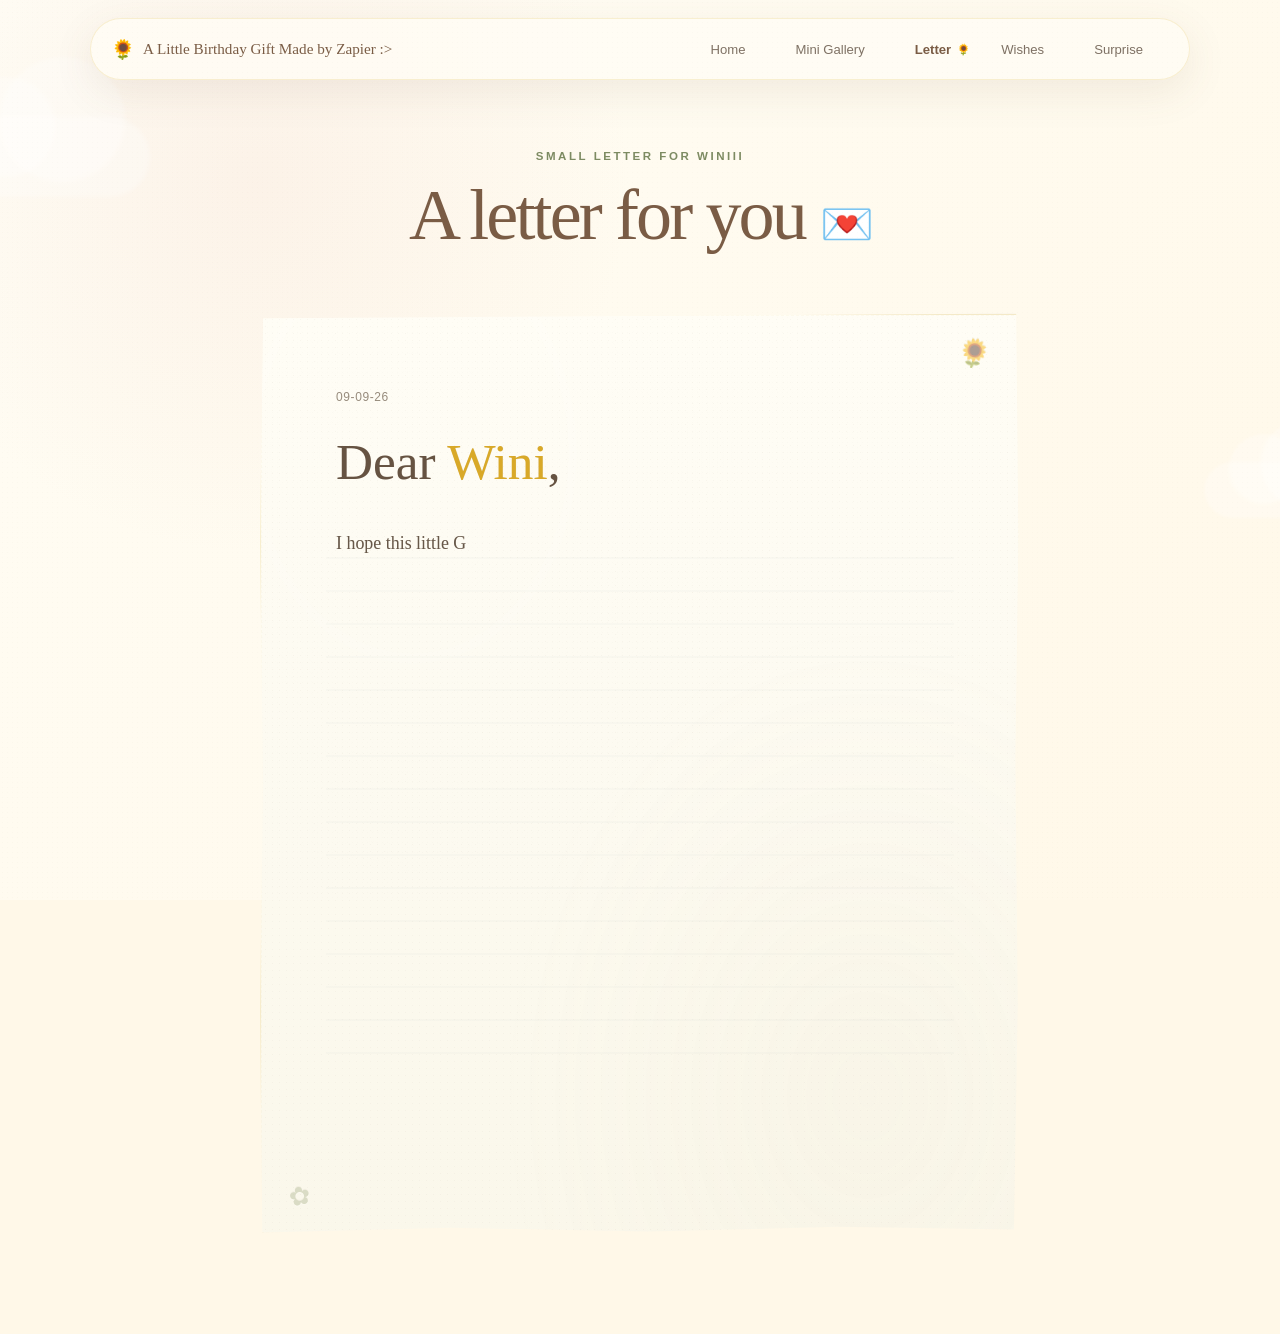
==== commit a9f3d0f0: "Update letter.html" ====
--- a/letter.html
+++ b/letter.html
@@ -52,7 +52,7 @@
                 </a>
 
                 <a href="memories.html" class="nav-link">
-                    Memories
+                    Mini Gallery
                     <span class="nav-indicator">🌻</span>
                 </a>
 
@@ -84,7 +84,7 @@
             <div class="section-heading reveal">
 
                 <p class="eyebrow">
-                    Chapter two
+                    Small letter for Winiii
                 </p>
 
                 <h1>
@@ -111,7 +111,7 @@
                <div class="letter-body">
 
     <p class="typewriter-paragraph">
-        I hope this little corner of the internet reminds you
+        I hope this little Gift reminds you
         of just how loved and appreciated you are.
     </p>
 
@@ -123,7 +123,7 @@
     </p>
 
     <p class="typewriter-paragraph">
-        I hope this next chapter brings you quiet mornings,
+        I hope my small gift brings you quiet mornings,
         unexpected laughter, good conversations, beautiful
         places, and plenty of reasons to feel proud of how far
         you've come.
@@ -131,9 +131,9 @@
 
     <p class="typewriter-paragraph">
         Most of all, I hope you remember that you don't have
-        to have everything figured out. You are allowed to
-        grow slowly, change your mind, take breaks, dream
-        again, and become whoever you are meant to be.
+        to figure everything out. I'm here, I'll always help 
+        you no matter what. I truly care about youu, even at
+        your lowest :]
     </p>
 
     <p class="typewriter-paragraph">
@@ -166,4 +166,4 @@
 
     <script src="script.js"></script>
 </body>
-</html>+</html>
